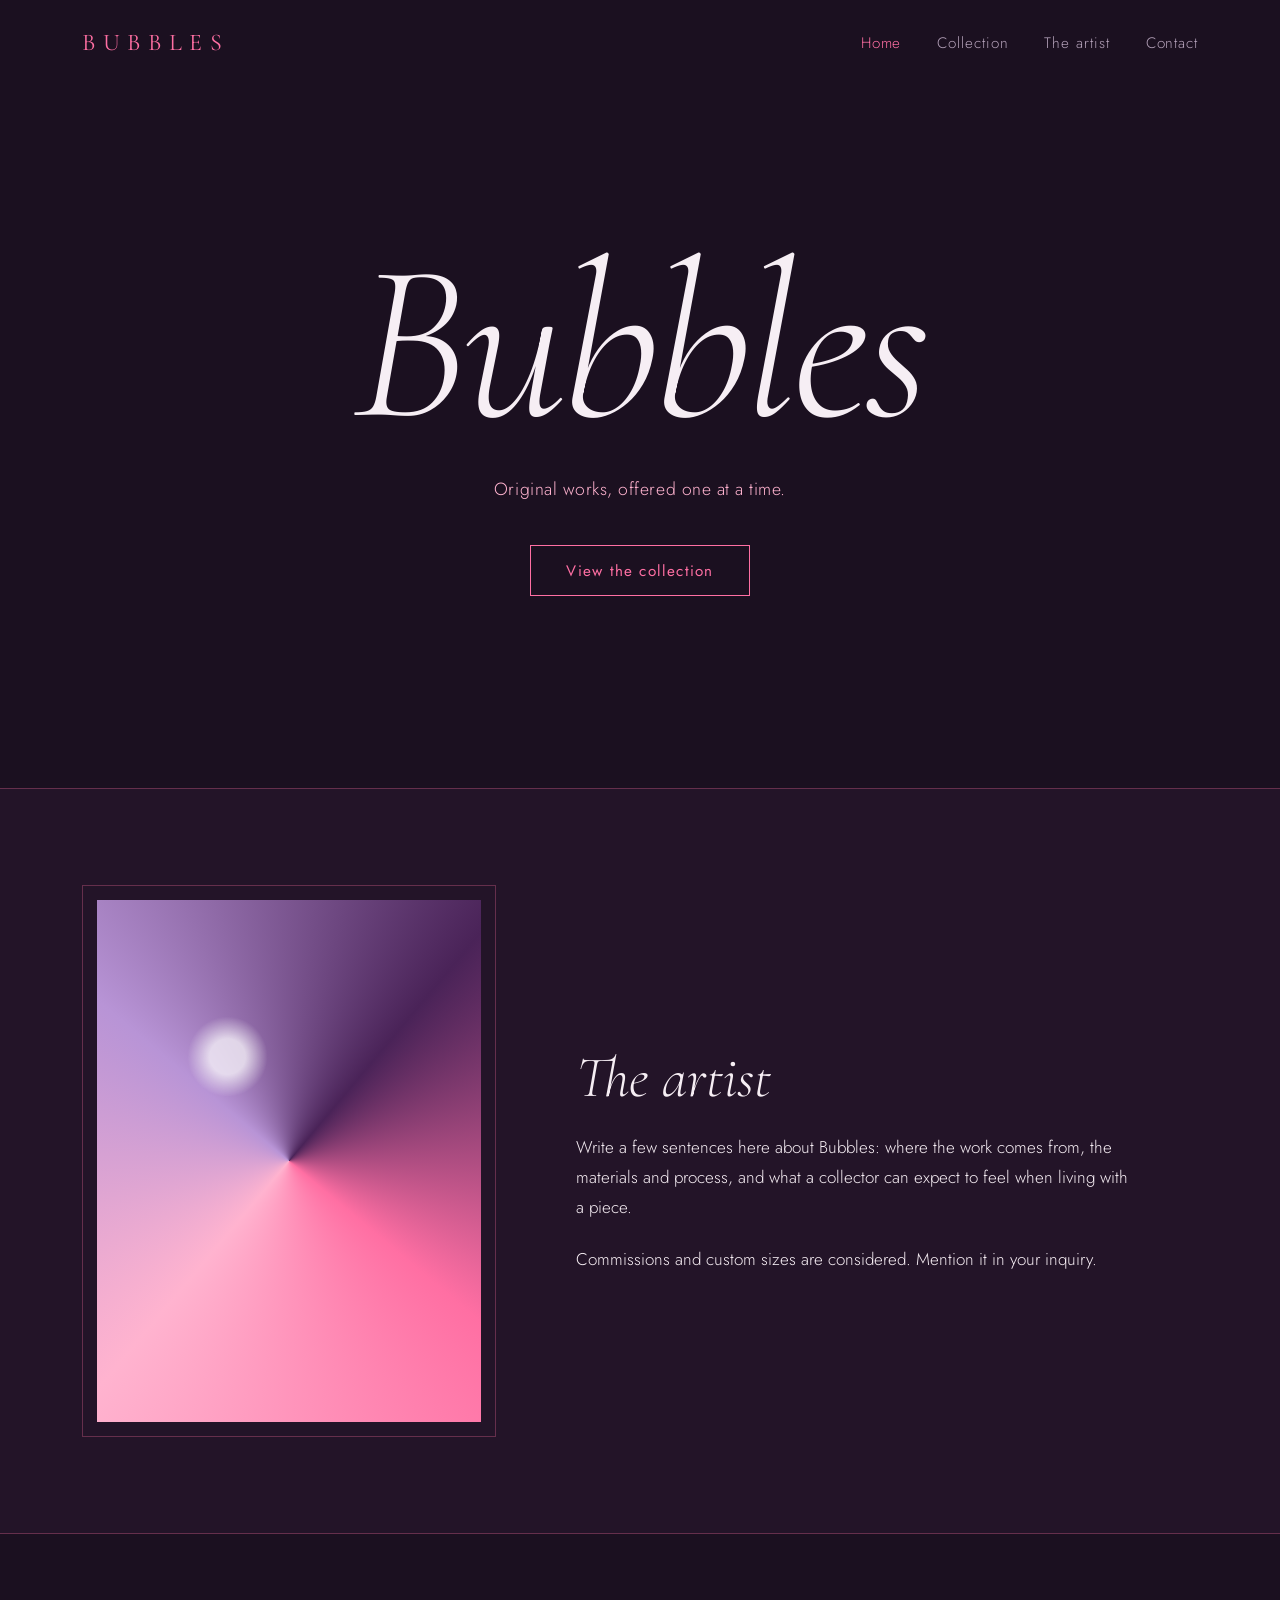
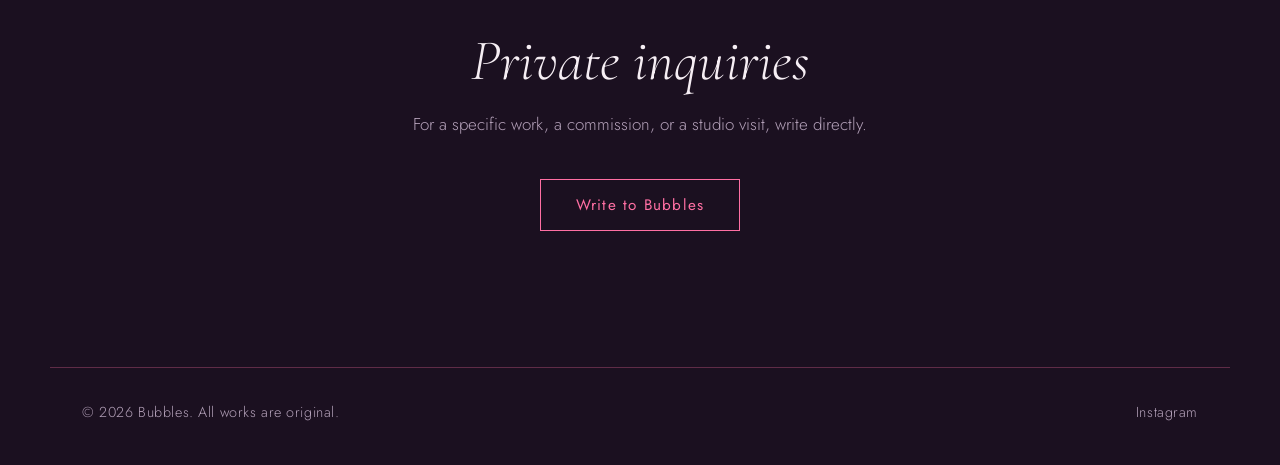
==== index.html @ a33ebdde "Add files via upload" ====
<!DOCTYPE html>
<html lang="en">
<head>
<meta charset="utf-8">
<meta name="viewport" content="width=device-width, initial-scale=1">
<link rel="icon" href="data:image/svg+xml,<svg xmlns=%22http://www.w3.org/2000/svg%22 viewBox=%220 0 100 100%22><circle cx=%2250%22 cy=%2250%22 r=%2244%22 fill=%22%231b1020%22 stroke=%22%23ff6fa3%22 stroke-width=%225%22/><circle cx=%2236%22 cy=%2234%22 r=%228%22 fill=%22%23ffb3cf%22/></svg>">
<link rel="preconnect" href="https://fonts.googleapis.com">
<link rel="preconnect" href="https://fonts.gstatic.com" crossorigin>
<link href="https://fonts.googleapis.com/css2?family=Cormorant+Garamond:ital,wght@0,300;0,400;1,300;1,400&family=Jost:wght@300;400&display=swap" rel="stylesheet">
<link rel="stylesheet" href="style.css">
<title>Bubbles | Original Art</title>
<meta name="description" content="Original artwork by Bubbles. View the collection and inquire privately.">
</head>
<body>
<header class="top">
  <a class="logo" href="index.html">BUBBLES</a>
  <nav><a href="index.html" aria-current="page">Home</a><a href="work.html">Collection</a><a href="#about">The artist</a><a href="#contact">Contact</a></nav>
</header>
<main>
  <div class="hero">
    <div>
      <h1>Bubbles</h1>
      <p>Original works, offered one at a time.</p>
      <a class="btn" href="work.html">View the collection</a>
    </div>
  </div>
  <div class="band"><section id="about"><div class="wrap about">
    <div class="portrait" role="img" aria-label="Iridescent pink bubble"><div></div></div>
    <div>
      <h2>The artist</h2>
      <p>Write a few sentences here about Bubbles: where the work comes from, the materials and process, and what a collector can expect to feel when living with a piece.</p>
      <p>Commissions and custom sizes are considered. Mention it in your inquiry.</p>
    </div>
  </div></section></div>
  <section id="contact" class="center"><div class="wrap">
    <h2>Private inquiries</h2>
    <p class="sub">For a specific work, a commission, or a studio visit, write directly.</p>
    <button class="btn" data-inquire="General inquiry">Write to Bubbles</button>
  </div></section>
</main>
<footer><div class="wrap"><span>© <span id="yr"></span> Bubbles. All works are original.</span><a href="#" id="ig">Instagram</a></div></footer>
<script src="config.js"></script>
<script src="site.js"></script>
</body>
</html>
---- style.css ----
:root{--bg:#1b1020;--bg2:#251529;--pearl:#f6eef4;--pink:#ff6fa3;--blush:#ffb3cf;--muted:#b3a0b8;--line:rgba(255,111,163,.3)}
*{box-sizing:border-box;margin:0}
html{scroll-behavior:smooth}
body{background:var(--bg);color:var(--pearl);font:300 1.0625rem/1.75 "Jost",system-ui,sans-serif;-webkit-font-smoothing:antialiased;min-height:100vh}
a{color:inherit}
:focus-visible{outline:2px solid var(--pink);outline-offset:4px}
main,header.top,footer{position:relative;z-index:2}
.wrap{max-width:1180px;margin:0 auto;padding:0 2rem}
/* floating bubbles */
#bubbles{position:fixed;inset:0;overflow:hidden;pointer-events:none;z-index:1}
.bub{position:absolute;bottom:-20vh;border-radius:50%;
 background:radial-gradient(circle at 30% 26%,rgba(255,255,255,.85) 0 6%,transparent 13%),
 radial-gradient(circle at 50% 50%,rgba(255,111,163,.02) 52%,rgba(255,111,163,.28) 74%,rgba(184,148,214,.3) 88%,rgba(255,255,255,.35) 100%);
 border:1px solid rgba(255,179,207,.35);
 animation:float var(--t) linear var(--d) infinite}
@keyframes float{0%{transform:translate(0,0)}50%{transform:translate(var(--dx),-65vh)}100%{transform:translate(0,-135vh)}}
@media (prefers-reduced-motion:reduce){.bub{animation:none;bottom:auto;top:var(--y)}html{scroll-behavior:auto}}
/* header */
header.top{display:flex;justify-content:space-between;align-items:center;max-width:1180px;margin:0 auto;padding:1.75rem 2rem}
.logo{font:400 1.5rem "Cormorant Garamond",serif;letter-spacing:.32em;text-decoration:none;color:var(--pink)}
nav a{margin-left:2.25rem;text-decoration:none;font-size:.95rem;letter-spacing:.06em;color:var(--muted);transition:color .2s}
nav a:hover,nav a[aria-current]{color:var(--pink)}
/* buttons */
.btn{display:inline-block;border:1px solid var(--pink);background:transparent;color:var(--pink);padding:.85rem 2.2rem;font:400 .95rem "Jost",sans-serif;letter-spacing:.08em;text-decoration:none;cursor:pointer;transition:background .25s,color .25s}
.btn:hover{background:var(--pink);color:var(--bg)}
.link{background:none;border:none;border-bottom:1px solid var(--pink);color:var(--pink);padding:0 0 2px;font:400 .95rem "Jost",sans-serif;letter-spacing:.06em;cursor:pointer;transition:color .2s,border-color .2s}
.link:hover{color:var(--pearl);border-color:var(--pearl)}
/* type */
h1,h2{font-family:"Cormorant Garamond",serif;font-style:italic;font-weight:300}
h2{font-size:clamp(2.4rem,5vw,3.6rem);line-height:1.1}
.sub{color:var(--muted);margin:1rem 0 3rem;max-width:50ch}
section{padding:6rem 0}
/* home hero */
.hero{min-height:78vh;display:grid;place-items:center;text-align:center;padding:3rem 1.5rem 5rem}
.hero h1{font-size:clamp(5rem,19vw,14rem);line-height:.88;letter-spacing:-.02em}
.hero p{margin:2rem auto 0;max-width:30ch;font-size:1.1rem;color:var(--blush);letter-spacing:.03em}
.hero .btn{margin-top:2.5rem}
/* about */
.band{background:rgba(37,21,41,.88);border-block:1px solid var(--line)}
.about{display:grid;grid-template-columns:1fr 1.5fr;gap:5rem;align-items:center}
.portrait{aspect-ratio:3/4;border:1px solid var(--line);padding:14px}
.portrait div{width:100%;height:100%;background:radial-gradient(circle at 34% 30%,rgba(255,255,255,.7) 0 4%,transparent 9%),conic-gradient(from 40deg,#4a2358,#ff6fa3,#ffb3cf,#b894d6,#4a2358)}
.about p{margin-top:1.4rem;max-width:56ch}
.center{text-align:center}.center .sub{margin:1rem auto 2.5rem}
/* work page */
.page-title{padding:3rem 0 0}
.grid{display:grid;grid-template-columns:repeat(auto-fill,minmax(310px,1fr));gap:5rem 3rem;padding-bottom:6rem}
.piece figure{aspect-ratio:4/5;background:var(--bg2);padding:14px;border:1px solid var(--line)}
.piece figure>*{width:100%;height:100%;object-fit:cover;display:block}
.piece h3{font:400 1.55rem "Cormorant Garamond",serif;font-style:italic;margin-top:1.3rem;line-height:1.2}
.meta{color:var(--muted);font-size:.92rem}
.row{display:flex;justify-content:space-between;align-items:baseline;margin-top:.9rem;padding-top:.9rem;border-top:1px solid var(--line);gap:1rem}
.sold{color:var(--muted);font:italic 1.1rem "Cormorant Garamond",serif}
.piece.is-sold figure{opacity:.5}
/* footer */
footer{padding:2.5rem 0;color:var(--muted);font-size:.9rem;letter-spacing:.04em}
footer .wrap{display:flex;justify-content:space-between;flex-wrap:wrap;gap:1rem;border-top:1px solid var(--line);padding-top:2rem}
footer a{text-decoration:none}footer a:hover{color:var(--pink)}
/* dialog */
dialog{border:1px solid var(--pink);padding:2.5rem;width:min(92vw,500px);background:var(--bg);color:var(--pearl);margin:auto}
dialog::backdrop{background:rgba(10,5,14,.8)}
dialog h3{font:300 2rem "Cormorant Garamond",serif;font-style:italic}
dialog .for{color:var(--pink);margin:.25rem 0 1rem;letter-spacing:.04em}
label{display:block;margin-top:1.1rem;font-size:.92rem;color:var(--muted)}
input,textarea{width:100%;margin-top:.35rem;padding:.7rem 0;border:none;border-bottom:1px solid var(--line);background:transparent;color:var(--pearl);font:inherit;border-radius:0}
input:focus,textarea:focus{outline:none;border-color:var(--pink)}
textarea{min-height:100px;resize:vertical}
.actions{display:flex;gap:1.25rem;align-items:center;margin-top:2rem}
@media(max-width:760px){.about{grid-template-columns:1fr;gap:3rem}.portrait{max-width:280px}nav a{margin-left:1.1rem}.logo{letter-spacing:.2em}section{padding:4.5rem 0}}
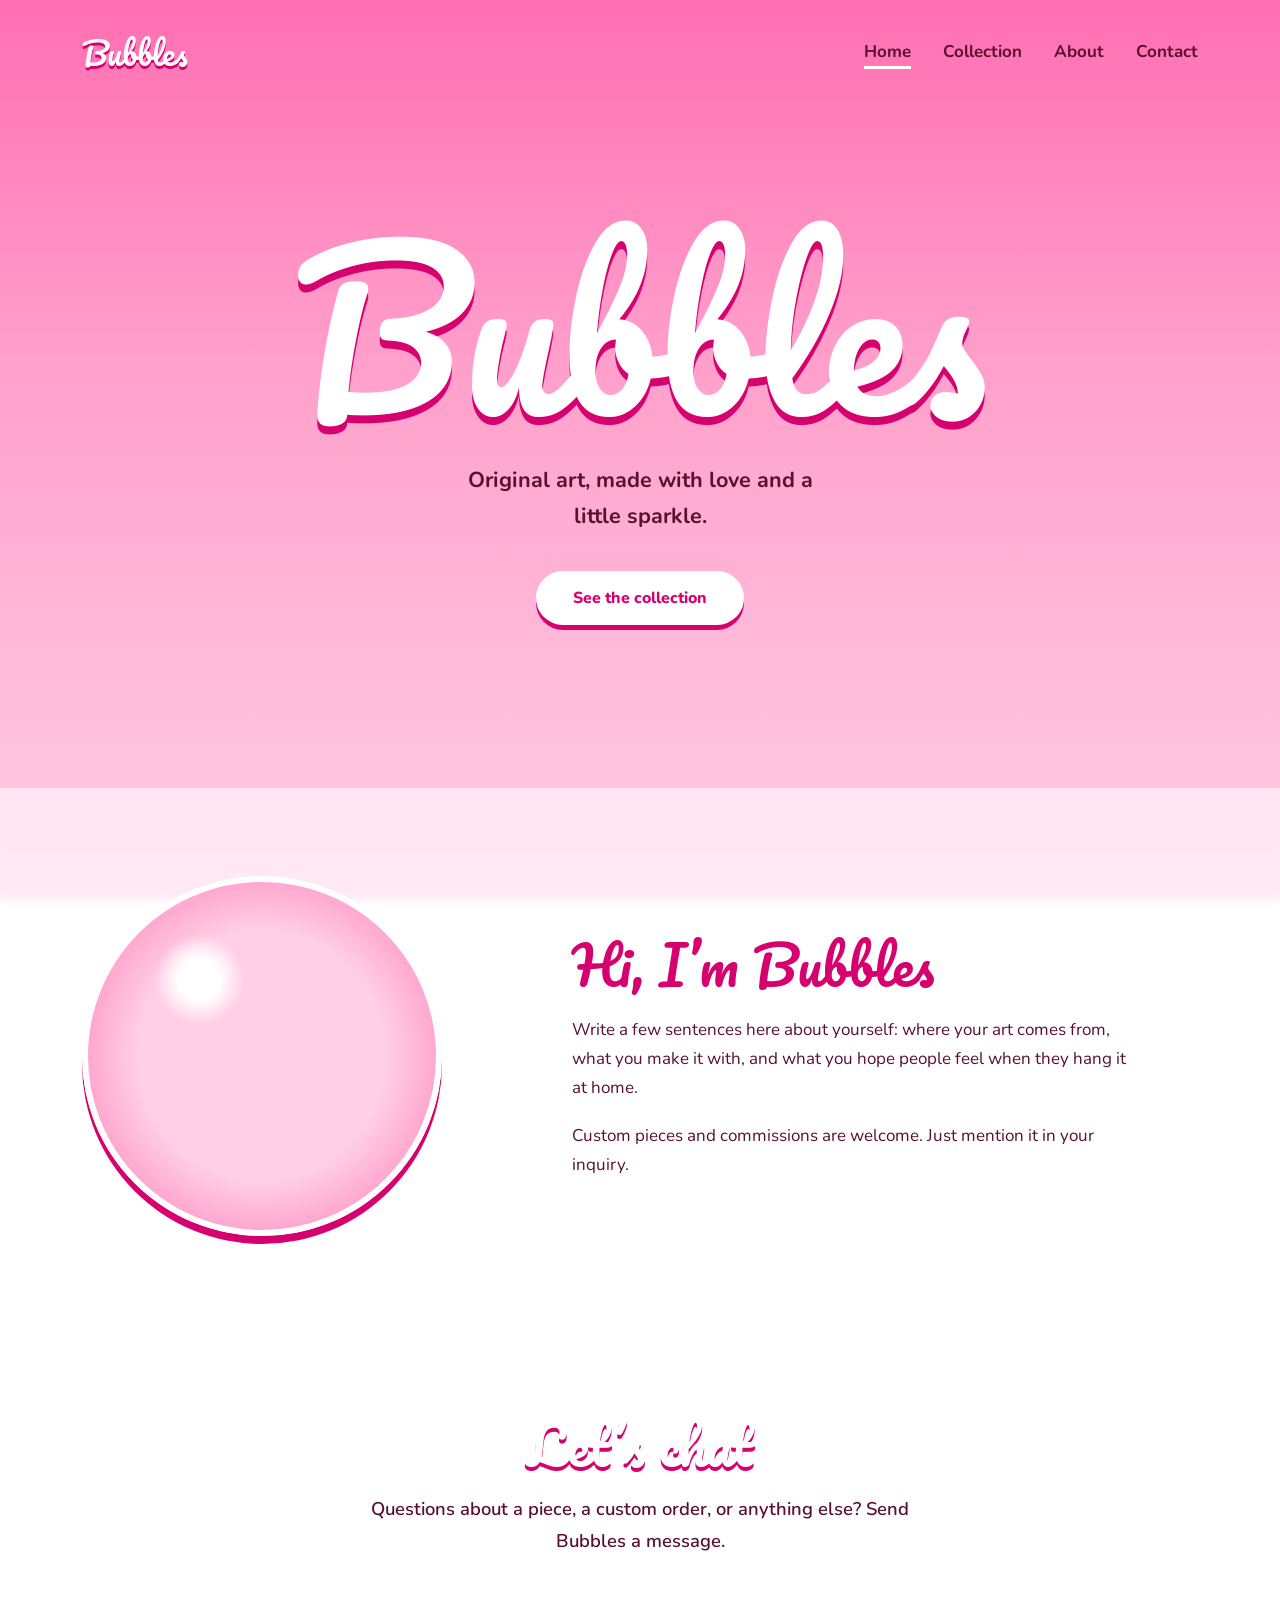
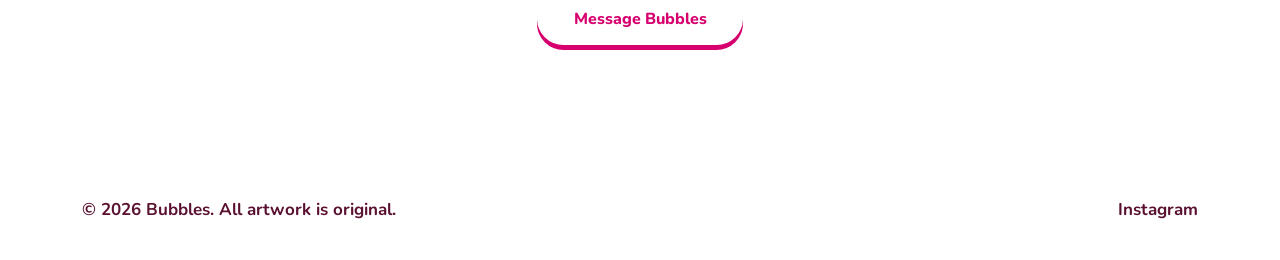
==== commit 6dceab02: "Add files via upload" ====
--- a/index.html
+++ b/index.html
@@ -3,42 +3,42 @@
 <head>
 <meta charset="utf-8">
 <meta name="viewport" content="width=device-width, initial-scale=1">
-<link rel="icon" href="data:image/svg+xml,<svg xmlns=%22http://www.w3.org/2000/svg%22 viewBox=%220 0 100 100%22><circle cx=%2250%22 cy=%2250%22 r=%2244%22 fill=%22%231b1020%22 stroke=%22%23ff6fa3%22 stroke-width=%225%22/><circle cx=%2236%22 cy=%2234%22 r=%228%22 fill=%22%23ffb3cf%22/></svg>">
+<link rel="icon" href="data:image/svg+xml,<svg xmlns=%22http://www.w3.org/2000/svg%22 viewBox=%220 0 100 100%22><circle cx=%2250%22 cy=%2250%22 r=%2244%22 fill=%22%23ff4fa0%22 stroke=%22%23fff%22 stroke-width=%225%22/><circle cx=%2236%22 cy=%2234%22 r=%229%22 fill=%22%23fff%22/></svg>">
 <link rel="preconnect" href="https://fonts.googleapis.com">
 <link rel="preconnect" href="https://fonts.gstatic.com" crossorigin>
-<link href="https://fonts.googleapis.com/css2?family=Cormorant+Garamond:ital,wght@0,300;0,400;1,300;1,400&family=Jost:wght@300;400&display=swap" rel="stylesheet">
+<link href="https://fonts.googleapis.com/css2?family=Nunito:wght@400;600;700;800&family=Pacifico&display=swap" rel="stylesheet">
 <link rel="stylesheet" href="style.css">
 <title>Bubbles | Original Art</title>
-<meta name="description" content="Original artwork by Bubbles. View the collection and inquire privately.">
+<meta name="description" content="Original artwork by Bubbles. View the collection and send an inquiry.">
 </head>
 <body>
 <header class="top">
-  <a class="logo" href="index.html">BUBBLES</a>
-  <nav><a href="index.html" aria-current="page">Home</a><a href="work.html">Collection</a><a href="#about">The artist</a><a href="#contact">Contact</a></nav>
+  <a class="logo" href="index.html">Bubbles</a>
+  <nav><a href="index.html" aria-current="page">Home</a><a href="work.html">Collection</a><a href="#about">About</a><a href="#contact">Contact</a></nav>
 </header>
 <main>
   <div class="hero">
     <div>
       <h1>Bubbles</h1>
-      <p>Original works, offered one at a time.</p>
-      <a class="btn" href="work.html">View the collection</a>
+      <p>Original art, made with love and a little sparkle.</p>
+      <a class="btn" href="work.html">See the collection</a>
     </div>
   </div>
   <div class="band"><section id="about"><div class="wrap about">
-    <div class="portrait" role="img" aria-label="Iridescent pink bubble"><div></div></div>
+    <div class="portrait" role="img" aria-label="Pink bubble"></div>
     <div>
-      <h2>The artist</h2>
-      <p>Write a few sentences here about Bubbles: where the work comes from, the materials and process, and what a collector can expect to feel when living with a piece.</p>
-      <p>Commissions and custom sizes are considered. Mention it in your inquiry.</p>
+      <h2>Hi, I’m Bubbles</h2>
+      <p>Write a few sentences here about yourself: where your art comes from, what you make it with, and what you hope people feel when they hang it at home.</p>
+      <p>Custom pieces and commissions are welcome. Just mention it in your inquiry.</p>
     </div>
   </div></section></div>
   <section id="contact" class="center"><div class="wrap">
-    <h2>Private inquiries</h2>
-    <p class="sub">For a specific work, a commission, or a studio visit, write directly.</p>
-    <button class="btn" data-inquire="General inquiry">Write to Bubbles</button>
+    <h2>Let’s chat</h2>
+    <p class="sub">Questions about a piece, a custom order, or anything else? Send Bubbles a message.</p>
+    <button class="btn" data-inquire="General inquiry">Message Bubbles</button>
   </div></section>
 </main>
-<footer><div class="wrap"><span>© <span id="yr"></span> Bubbles. All works are original.</span><a href="#" id="ig">Instagram</a></div></footer>
+<footer><div class="wrap"><span>© <span id="yr"></span> Bubbles. All artwork is original.</span><a href="#" id="ig">Instagram</a></div></footer>
 <script src="config.js"></script>
 <script src="site.js"></script>
 </body>
--- a/style.css
+++ b/style.css
@@ -1,69 +1,73 @@
-:root{--bg:#1b1020;--bg2:#251529;--pearl:#f6eef4;--pink:#ff6fa3;--blush:#ffb3cf;--muted:#b3a0b8;--line:rgba(255,111,163,.3)}
+:root{--ink:#5a1030;--hot:#d6006f;--pink:#ff4fa0;--bubblegum:#ff8fc2;--rose:#ffc2dd;--blush:#fff0f6;--white:#fff}
 *{box-sizing:border-box;margin:0}
 html{scroll-behavior:smooth}
-body{background:var(--bg);color:var(--pearl);font:300 1.0625rem/1.75 "Jost",system-ui,sans-serif;-webkit-font-smoothing:antialiased;min-height:100vh}
+body{min-height:100vh;color:var(--ink);font:400 1.0625rem/1.7 "Nunito",system-ui,sans-serif;background:linear-gradient(180deg,#ff6fb2 0%,#ff9fcb 40%,#ffd0e5 100%) fixed;-webkit-font-smoothing:antialiased}
 a{color:inherit}
-:focus-visible{outline:2px solid var(--pink);outline-offset:4px}
+:focus-visible{outline:3px solid var(--ink);outline-offset:3px}
 main,header.top,footer{position:relative;z-index:2}
 .wrap{max-width:1180px;margin:0 auto;padding:0 2rem}
 /* floating bubbles */
 #bubbles{position:fixed;inset:0;overflow:hidden;pointer-events:none;z-index:1}
 .bub{position:absolute;bottom:-20vh;border-radius:50%;
- background:radial-gradient(circle at 30% 26%,rgba(255,255,255,.85) 0 6%,transparent 13%),
- radial-gradient(circle at 50% 50%,rgba(255,111,163,.02) 52%,rgba(255,111,163,.28) 74%,rgba(184,148,214,.3) 88%,rgba(255,255,255,.35) 100%);
- border:1px solid rgba(255,179,207,.35);
+ background:radial-gradient(circle at 30% 26%,rgba(255,255,255,.95) 0 7%,transparent 14%),
+ radial-gradient(circle at 50% 50%,rgba(255,255,255,.12) 55%,rgba(255,255,255,.4) 100%);
+ border:2px solid rgba(255,255,255,.7);
+ box-shadow:inset 0 0 18px rgba(255,255,255,.35);
  animation:float var(--t) linear var(--d) infinite}
 @keyframes float{0%{transform:translate(0,0)}50%{transform:translate(var(--dx),-65vh)}100%{transform:translate(0,-135vh)}}
 @media (prefers-reduced-motion:reduce){.bub{animation:none;bottom:auto;top:var(--y)}html{scroll-behavior:auto}}
 /* header */
-header.top{display:flex;justify-content:space-between;align-items:center;max-width:1180px;margin:0 auto;padding:1.75rem 2rem}
-.logo{font:400 1.5rem "Cormorant Garamond",serif;letter-spacing:.32em;text-decoration:none;color:var(--pink)}
-nav a{margin-left:2.25rem;text-decoration:none;font-size:.95rem;letter-spacing:.06em;color:var(--muted);transition:color .2s}
-nav a:hover,nav a[aria-current]{color:var(--pink)}
+header.top{display:flex;justify-content:space-between;align-items:center;max-width:1180px;margin:0 auto;padding:1.5rem 2rem}
+.logo{font:400 2rem "Pacifico",cursive;text-decoration:none;color:var(--white);text-shadow:0 3px 0 var(--hot)}
+nav a{margin-left:2rem;text-decoration:none;font-weight:700;color:var(--ink);padding-bottom:3px;border-bottom:3px solid transparent;transition:border-color .2s}
+nav a:hover,nav a[aria-current]{border-color:var(--white)}
 /* buttons */
-.btn{display:inline-block;border:1px solid var(--pink);background:transparent;color:var(--pink);padding:.85rem 2.2rem;font:400 .95rem "Jost",sans-serif;letter-spacing:.08em;text-decoration:none;cursor:pointer;transition:background .25s,color .25s}
-.btn:hover{background:var(--pink);color:var(--bg)}
-.link{background:none;border:none;border-bottom:1px solid var(--pink);color:var(--pink);padding:0 0 2px;font:400 .95rem "Jost",sans-serif;letter-spacing:.06em;cursor:pointer;transition:color .2s,border-color .2s}
-.link:hover{color:var(--pearl);border-color:var(--pearl)}
+.btn{display:inline-block;border:3px solid var(--white);background:var(--white);color:var(--hot);padding:.8rem 2.1rem;border-radius:999px;font:800 1rem "Nunito",sans-serif;text-decoration:none;cursor:pointer;box-shadow:0 5px 0 var(--hot);transition:transform .15s,box-shadow .15s,background .2s,color .2s}
+.btn:hover{background:var(--hot);color:var(--white);transform:translateY(2px);box-shadow:0 3px 0 var(--ink)}
+.link{background:none;border:none;border-bottom:3px solid var(--hot);color:var(--hot);padding:0 0 1px;font:800 1rem "Nunito",sans-serif;cursor:pointer;transition:color .2s,border-color .2s}
+.link:hover{color:var(--ink);border-color:var(--ink)}
 /* type */
-h1,h2{font-family:"Cormorant Garamond",serif;font-style:italic;font-weight:300}
-h2{font-size:clamp(2.4rem,5vw,3.6rem);line-height:1.1}
-.sub{color:var(--muted);margin:1rem 0 3rem;max-width:50ch}
-section{padding:6rem 0}
+h1,h2{font-family:"Pacifico",cursive;font-weight:400;color:var(--white);text-shadow:0 4px 0 var(--hot)}
+h2{font-size:clamp(2.2rem,5vw,3.4rem);line-height:1.2}
+.sub{margin:1rem 0 3rem;max-width:50ch;font-size:1.15rem;font-weight:600}
+section{padding:5.5rem 0}
 /* home hero */
-.hero{min-height:78vh;display:grid;place-items:center;text-align:center;padding:3rem 1.5rem 5rem}
-.hero h1{font-size:clamp(5rem,19vw,14rem);line-height:.88;letter-spacing:-.02em}
-.hero p{margin:2rem auto 0;max-width:30ch;font-size:1.1rem;color:var(--blush);letter-spacing:.03em}
-.hero .btn{margin-top:2.5rem}
+.hero{min-height:76vh;display:grid;place-items:center;text-align:center;padding:2rem 1.5rem 5rem}
+.hero h1{font-size:clamp(4.6rem,18vw,13rem);line-height:1.05;text-shadow:0 8px 0 var(--hot)}
+.hero p{margin:1.5rem auto 0;max-width:28ch;font-size:1.35rem;font-weight:700}
+.hero .btn{margin-top:2.25rem}
 /* about */
-.band{background:rgba(37,21,41,.88);border-block:1px solid var(--line)}
-.about{display:grid;grid-template-columns:1fr 1.5fr;gap:5rem;align-items:center}
-.portrait{aspect-ratio:3/4;border:1px solid var(--line);padding:14px}
-.portrait div{width:100%;height:100%;background:radial-gradient(circle at 34% 30%,rgba(255,255,255,.7) 0 4%,transparent 9%),conic-gradient(from 40deg,#4a2358,#ff6fa3,#ffb3cf,#b894d6,#4a2358)}
-.about p{margin-top:1.4rem;max-width:56ch}
-.center{text-align:center}.center .sub{margin:1rem auto 2.5rem}
+.band{background:rgba(255,255,255,.55);backdrop-filter:blur(4px)}
+.about{display:grid;grid-template-columns:1fr 1.5fr;gap:4.5rem;align-items:center}
+.band h2{color:var(--hot);text-shadow:none}
+.portrait{aspect-ratio:1;border-radius:50%;border:6px solid var(--white);box-shadow:0 8px 0 var(--hot);background:radial-gradient(circle at 32% 28%,#fff 0 6%,transparent 13%),radial-gradient(circle at 50% 50%,#ffd0e5 50%,#ff6fb2 100%);max-width:360px;width:100%}
+.about p{margin-top:1.2rem;max-width:56ch}
+.center{text-align:center}.center .sub{margin:1rem auto 2.25rem}
 /* work page */
-.page-title{padding:3rem 0 0}
-.grid{display:grid;grid-template-columns:repeat(auto-fill,minmax(310px,1fr));gap:5rem 3rem;padding-bottom:6rem}
-.piece figure{aspect-ratio:4/5;background:var(--bg2);padding:14px;border:1px solid var(--line)}
+.page-title{padding:2rem 0 0}
+.grid{display:grid;grid-template-columns:repeat(auto-fill,minmax(300px,1fr));gap:3rem 2.25rem;padding-bottom:6rem}
+.piece{background:var(--white);border-radius:22px;padding:14px 14px 20px;box-shadow:0 8px 0 var(--hot)}
+.piece figure{aspect-ratio:4/5;border-radius:14px;overflow:hidden;background:var(--rose)}
 .piece figure>*{width:100%;height:100%;object-fit:cover;display:block}
-.piece h3{font:400 1.55rem "Cormorant Garamond",serif;font-style:italic;margin-top:1.3rem;line-height:1.2}
-.meta{color:var(--muted);font-size:.92rem}
-.row{display:flex;justify-content:space-between;align-items:baseline;margin-top:.9rem;padding-top:.9rem;border-top:1px solid var(--line);gap:1rem}
-.sold{color:var(--muted);font:italic 1.1rem "Cormorant Garamond",serif}
+.piece h3{font:400 1.5rem "Pacifico",cursive;color:var(--hot);margin:1rem .4rem 0;line-height:1.3}
+.meta{margin:0 .4rem;font-size:.95rem;font-weight:600}
+.row{display:flex;justify-content:space-between;align-items:center;margin:.9rem .4rem 0;gap:1rem;font-weight:800}
+.sold{color:var(--hot);font-weight:800}
 .piece.is-sold figure{opacity:.5}
 /* footer */
-footer{padding:2.5rem 0;color:var(--muted);font-size:.9rem;letter-spacing:.04em}
-footer .wrap{display:flex;justify-content:space-between;flex-wrap:wrap;gap:1rem;border-top:1px solid var(--line);padding-top:2rem}
-footer a{text-decoration:none}footer a:hover{color:var(--pink)}
+footer{padding:2rem 0;font-weight:700}
+footer .wrap{display:flex;justify-content:space-between;flex-wrap:wrap;gap:1rem;border-top:3px solid rgba(255,255,255,.7);padding-top:1.75rem}
+footer a{text-decoration:none;border-bottom:3px solid var(--white)}
 /* dialog */
-dialog{border:1px solid var(--pink);padding:2.5rem;width:min(92vw,500px);background:var(--bg);color:var(--pearl);margin:auto}
-dialog::backdrop{background:rgba(10,5,14,.8)}
-dialog h3{font:300 2rem "Cormorant Garamond",serif;font-style:italic}
-dialog .for{color:var(--pink);margin:.25rem 0 1rem;letter-spacing:.04em}
-label{display:block;margin-top:1.1rem;font-size:.92rem;color:var(--muted)}
-input,textarea{width:100%;margin-top:.35rem;padding:.7rem 0;border:none;border-bottom:1px solid var(--line);background:transparent;color:var(--pearl);font:inherit;border-radius:0}
-input:focus,textarea:focus{outline:none;border-color:var(--pink)}
+dialog{border:none;border-radius:24px;padding:2.25rem;width:min(92vw,480px);background:var(--white);color:var(--ink);margin:auto;box-shadow:0 10px 0 var(--hot)}
+dialog::backdrop{background:rgba(90,16,48,.55)}
+dialog h3{font:400 2rem "Pacifico",cursive;color:var(--hot)}
+dialog .for{font-weight:800;margin:.25rem 0 .5rem}
+label{display:block;margin-top:1rem;font-weight:700;font-size:.95rem}
+input,textarea{width:100%;margin-top:.3rem;padding:.7rem .9rem;border:2px solid var(--rose);border-radius:12px;background:var(--blush);color:var(--ink);font:inherit}
+input:focus,textarea:focus{outline:none;border-color:var(--hot)}
 textarea{min-height:100px;resize:vertical}
-.actions{display:flex;gap:1.25rem;align-items:center;margin-top:2rem}
-@media(max-width:760px){.about{grid-template-columns:1fr;gap:3rem}.portrait{max-width:280px}nav a{margin-left:1.1rem}.logo{letter-spacing:.2em}section{padding:4.5rem 0}}
+.actions{display:flex;gap:1.25rem;align-items:center;margin-top:1.75rem}
+dialog .btn{background:var(--hot);color:var(--white);border-color:var(--hot);box-shadow:0 5px 0 var(--ink)}
+dialog .btn:hover{background:var(--ink);border-color:var(--ink);box-shadow:0 3px 0 var(--hot)}
+@media(max-width:760px){.about{grid-template-columns:1fr;gap:2.5rem;justify-items:center;text-align:center}nav a{margin-left:1rem}.logo{font-size:1.6rem}section{padding:4rem 0}}
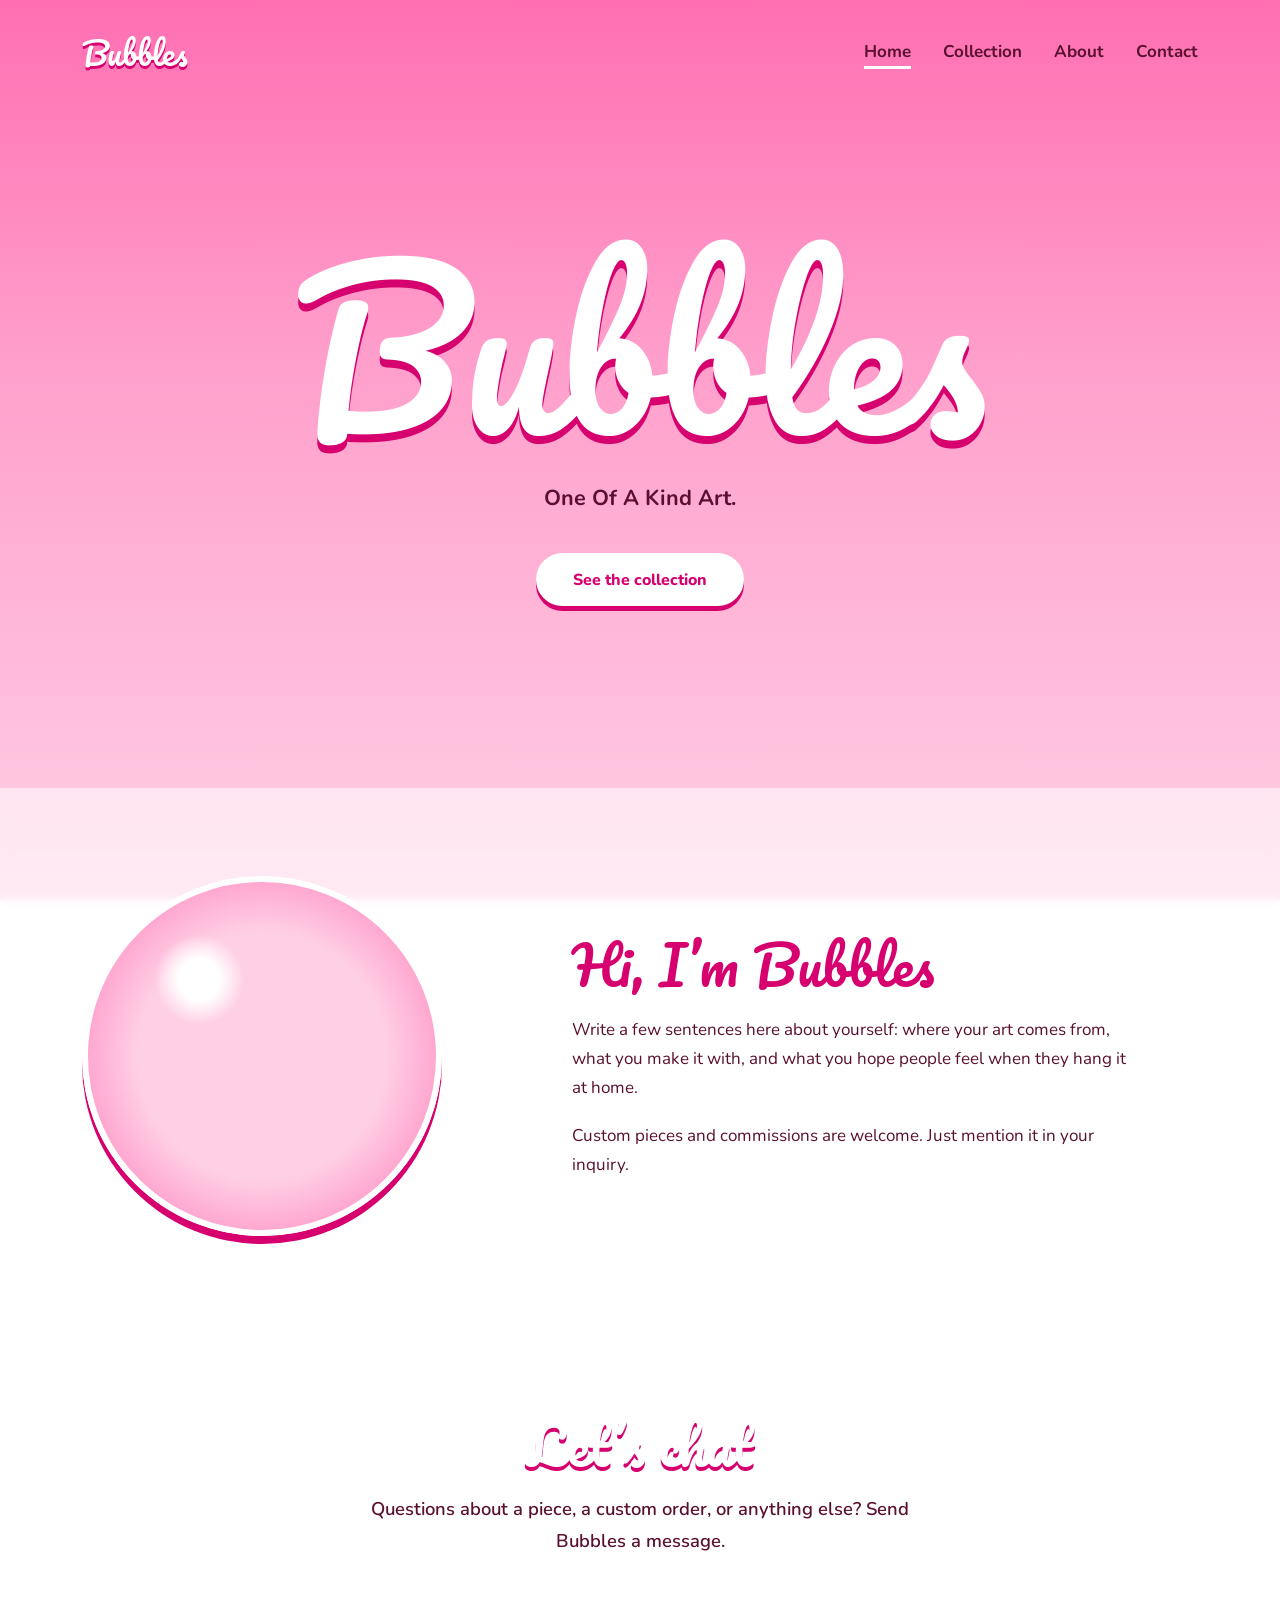
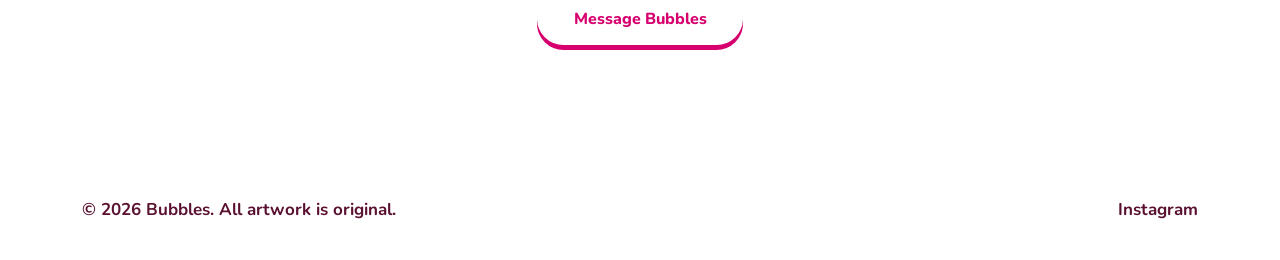
==== commit b5a3753d: "Update description in index.html" ====
--- a/index.html
+++ b/index.html
@@ -20,7 +20,7 @@
   <div class="hero">
     <div>
       <h1>Bubbles</h1>
-      <p>Original art, made with love and a little sparkle.</p>
+      <p>One Of A Kind Art.</p>
       <a class="btn" href="work.html">See the collection</a>
     </div>
   </div>
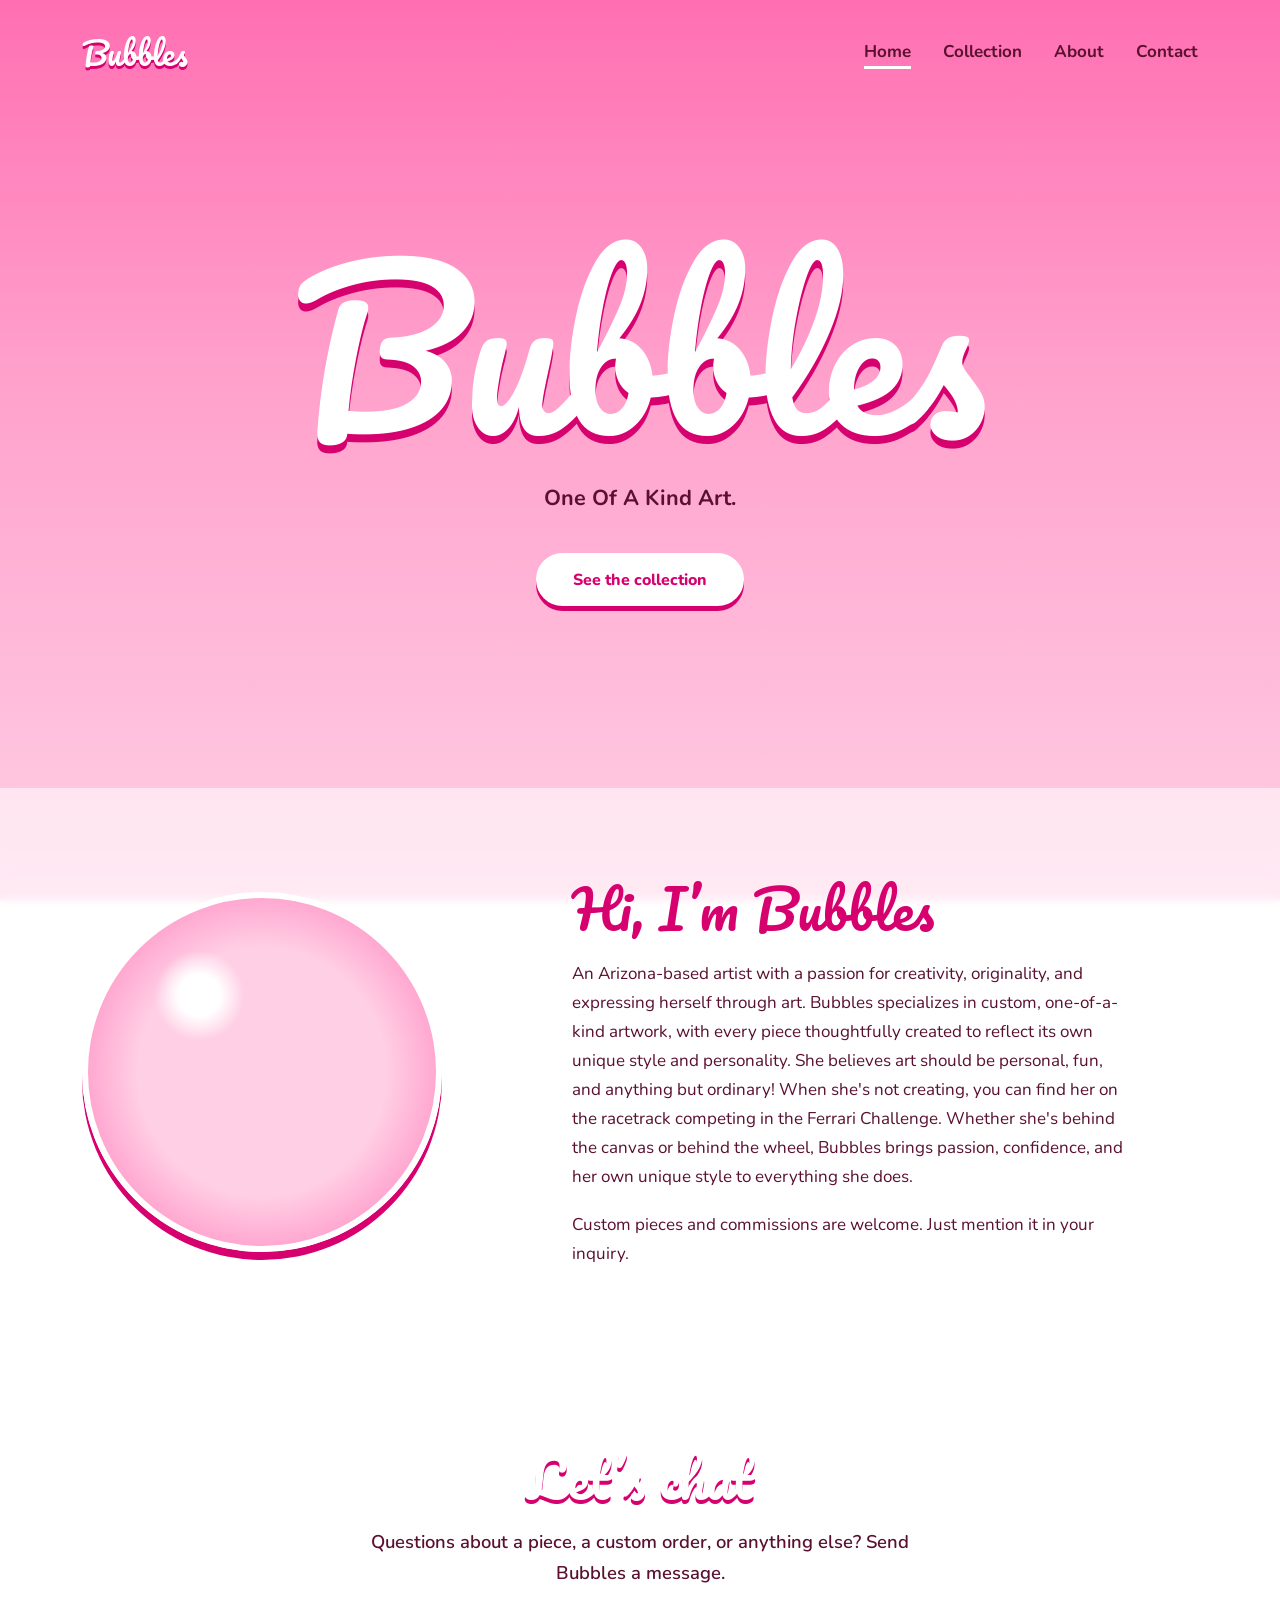
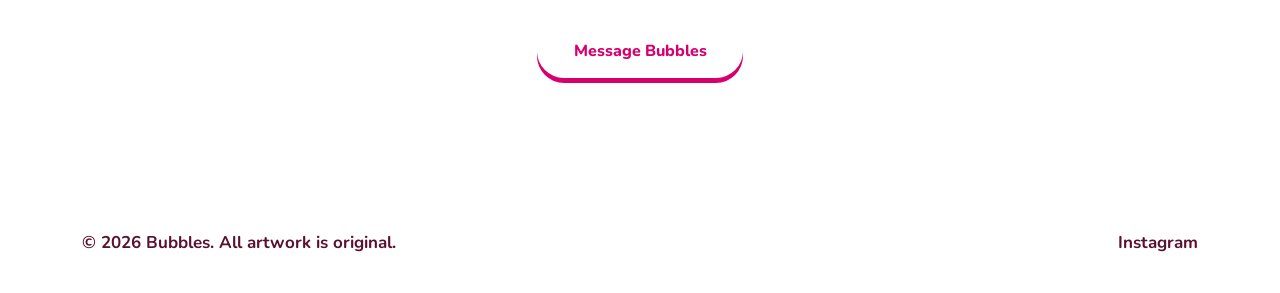
==== commit 2ce013b3: "Update index.html" ====
--- a/index.html
+++ b/index.html
@@ -28,7 +28,7 @@
     <div class="portrait" role="img" aria-label="Pink bubble"></div>
     <div>
       <h2>Hi, I’m Bubbles</h2>
-      <p>Write a few sentences here about yourself: where your art comes from, what you make it with, and what you hope people feel when they hang it at home.</p>
+      <p>An Arizona-based artist with a passion for creativity, originality, and expressing herself through art. Bubbles specializes in custom, one-of-a-kind artwork, with every piece thoughtfully created to reflect its own unique style and personality. She believes art should be personal, fun, and anything but ordinary! When she's not creating, you can find her on the racetrack competing in the Ferrari Challenge. Whether she's behind the canvas or behind the wheel, Bubbles brings passion, confidence, and her own unique style to everything she does.</p>
       <p>Custom pieces and commissions are welcome. Just mention it in your inquiry.</p>
     </div>
   </div></section></div>
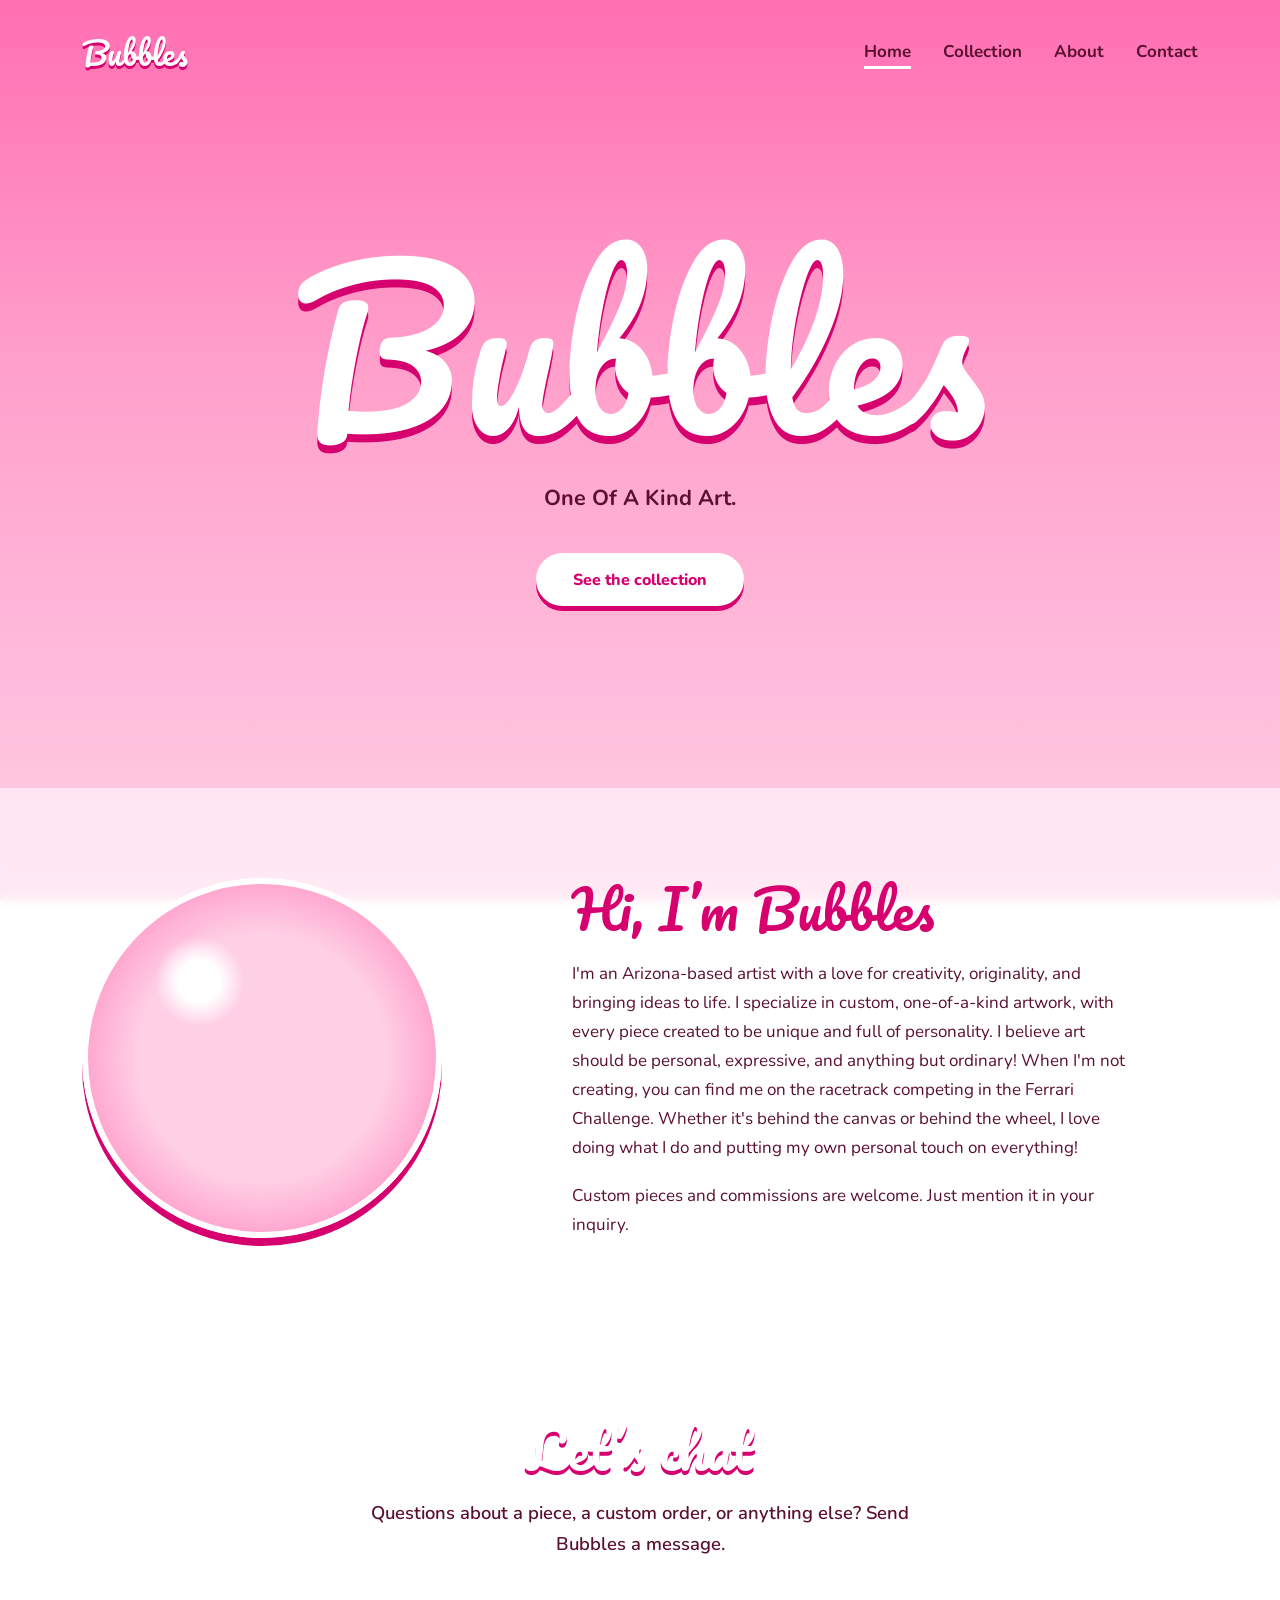
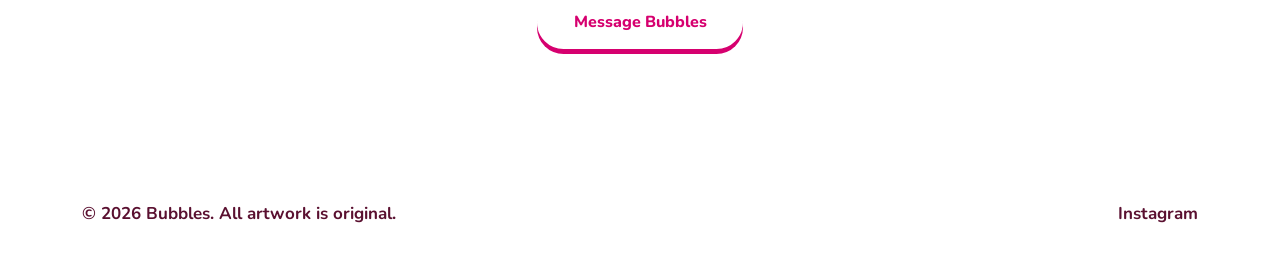
==== commit 40604ec4: "Update index.html" ====
--- a/index.html
+++ b/index.html
@@ -28,7 +28,7 @@
     <div class="portrait" role="img" aria-label="Pink bubble"></div>
     <div>
       <h2>Hi, I’m Bubbles</h2>
-      <p>An Arizona-based artist with a passion for creativity, originality, and expressing herself through art. Bubbles specializes in custom, one-of-a-kind artwork, with every piece thoughtfully created to reflect its own unique style and personality. She believes art should be personal, fun, and anything but ordinary! When she's not creating, you can find her on the racetrack competing in the Ferrari Challenge. Whether she's behind the canvas or behind the wheel, Bubbles brings passion, confidence, and her own unique style to everything she does.</p>
+      <p>I'm an Arizona-based artist with a love for creativity, originality, and bringing ideas to life. I specialize in custom, one-of-a-kind artwork, with every piece created to be unique and full of personality. I believe art should be personal, expressive, and anything but ordinary! When I'm not creating, you can find me on the racetrack competing in the Ferrari Challenge. Whether it's behind the canvas or behind the wheel, I love doing what I do and putting my own personal touch on everything!</p>
       <p>Custom pieces and commissions are welcome. Just mention it in your inquiry.</p>
     </div>
   </div></section></div>
